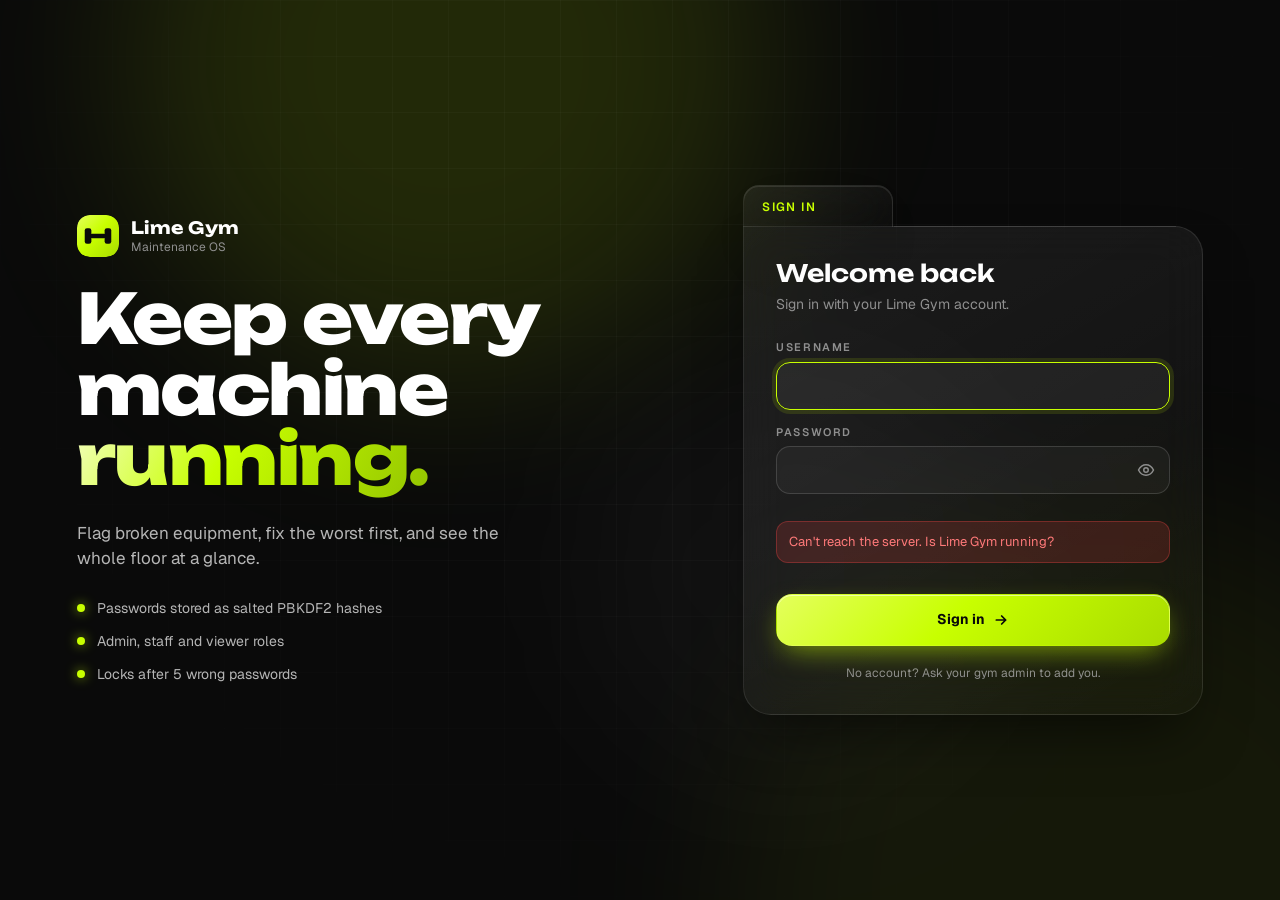
==== web/login.html @ e57235b3 "Add sign-in with roles before the dashboard - Java-only auth: PBKDF2 password hashes in users.txt, r" ====
<!doctype html>
<html lang="en">
<head>
  <meta charset="utf-8">
  <meta name="viewport" content="width=device-width, initial-scale=1">
  <title>Sign in · Lime Gym</title>
  <meta name="theme-color" content="#0A0A0A">
  <link rel="icon" href="img/logo.svg" type="image/svg+xml">
  <link rel="preconnect" href="https://fonts.googleapis.com">
  <link rel="preconnect" href="https://fonts.gstatic.com" crossorigin>
  <link href="https://fonts.googleapis.com/css2?family=Unbounded:wght@500;600;700;800&family=Geist:wght@400;500;600;700&family=Geist+Mono:wght@400;500;600&display=swap" rel="stylesheet">
  <link rel="stylesheet" href="css/style.css">
</head>
<body class="login-page">
  <div class="backdrop" aria-hidden="true">
    <div class="orb one"></div><div class="orb two"></div><div class="orb three"></div>
    <div class="grid-lines"></div>
  </div>

  <main class="login-shell">
    <section class="login-hero rise" aria-label="Lime Gym">
      <div class="brand">
        <img class="brand-mark" src="img/logo.svg" alt="" width="42" height="42">
        <div>
          <div class="brand-name">Lime Gym</div>
          <div class="brand-sub">Maintenance OS</div>
        </div>
      </div>
      <h1 class="login-title">Keep every<br>machine <span class="gtext">running.</span></h1>
      <p class="login-lead">Flag broken equipment, fix the worst first, and see the whole floor at a glance.</p>
      <ul class="login-points">
        <li><span class="dot"></span>Passwords stored as salted PBKDF2 hashes</li>
        <li><span class="dot"></span>Admin, staff and viewer roles</li>
        <li><span class="dot"></span>Locks after 5 wrong passwords</li>
      </ul>
    </section>

    <section class="folder login-card rise" style="--tab: 150px" aria-labelledby="formTitle">
      <div class="folder-tab glass" id="formTab">Sign in</div>
      <div class="folder-body glass">
        <h2 class="card-title login-card-title" id="formTitle">Welcome back</h2>
        <p class="card-sub" id="formSub">Sign in with your Lime Gym account.</p>

        <form class="form" id="loginForm" novalidate>
          <label class="field"><span class="label">Username</span>
            <input class="input" name="username" id="username" autocomplete="username" autocapitalize="off" spellcheck="false" required maxlength="32"></label>

          <label class="field"><span class="label">Password</span>
            <span class="pw-wrap">
              <input class="input" name="password" id="password" type="password" autocomplete="current-password" required maxlength="128">
              <button class="pw-toggle" type="button" id="pwToggle" aria-label="Show password" aria-pressed="false">
                <svg viewBox="0 0 24 24" fill="none" stroke="currentColor" stroke-width="2" stroke-linecap="round" stroke-linejoin="round" aria-hidden="true"><path d="M2 12s3.5-7 10-7 10 7 10 7-3.5 7-10 7S2 12 2 12z"/><circle cx="12" cy="12" r="3"/></svg>
              </button>
            </span></label>

          <label class="field" id="confirmField" hidden><span class="label">Confirm password</span>
            <input class="input" name="confirm" id="confirm" type="password" autocomplete="new-password" maxlength="128"></label>

          <p class="hint" id="pwHint" hidden>At least 8 characters. Usernames: 3–32 letters, numbers, dots, dashes or underscores.</p>
          <p class="error-text login-error" id="loginError" role="alert"></p>

          <button class="btn lime block" type="submit" id="submitBtn">
            <span id="submitLabel">Sign in</span>
            <svg viewBox="0 0 24 24" fill="none" stroke="currentColor" stroke-width="2.6" stroke-linecap="round" stroke-linejoin="round" aria-hidden="true"><path d="M5 12h14M13 6l6 6-6 6"/></svg>
          </button>
        </form>

        <p class="hint login-foot" id="loginFoot">No account? Ask your gym admin to add you.</p>
      </div>
    </section>
  </main>

  <script src="js/login.js"></script>
</body>
</html>
---- web/css/style.css ----
/* Lime Gym styles: black and lime, frosted glass panels and folder-shaped cards. */

/* Tokens */
:root {
  --bg: #0A0A0A;
  --text: #FFFFFF;
  --text-2: #B5B5B5;          /* secondary text, 9:1 on the background */
  --text-3: #8F8F8F;          /* captions, 7:1 */
  --text-4: #6B6B6B;          /* timestamps only */

  --lime: #C8FF00;
  --lime-hi: #E4FF5C;
  --lime-lo: #A9DC00;
  --lime-deep: #93C400;
  --on-lime: #0A0A0A;
  --grad-lime: linear-gradient(135deg, var(--lime-hi) 0%, var(--lime) 45%, var(--lime-lo) 100%);
  --grad-text: linear-gradient(120deg, #F4FFC2 0%, var(--lime) 42%, var(--lime-deep) 100%);
  --grad-bar: linear-gradient(90deg, var(--lime-deep), var(--lime), var(--lime-hi));
  --grad-bar-red: linear-gradient(90deg, rgba(255, 69, 69, .5), #FF5A5A);

  --red: #FF5A5A;  --red-text: #FF7A7A;  --red-bg: rgba(255, 69, 69, .16);
  --amber: #FFFFFF; --amber-bg: rgba(255, 255, 255, .08);
  --green: #C8FF00;

  /* condition scale, same order as Equipment.Condition */
  --c-EXCELLENT: #C8FF00;
  --c-GOOD: #8CB300;
  --c-FAIR: #BDBDBD;
  --c-POOR: #FF9A3C;
  --c-CRITICAL: #FF4545;

  --glass: rgba(255, 255, 255, .055);
  --glass-card: rgba(255, 255, 255, .045);
  --glass-line: rgba(255, 255, 255, .09);
  --glass-line-2: rgba(255, 255, 255, .14);
  --blur: blur(22px) saturate(115%);

  --r-sm: 12px; --r-md: 16px; --r-lg: 22px; --r-xl: 28px;
  --ease: cubic-bezier(.2, .8, .2, 1);

  --f-display: "Unbounded", "Segoe UI", sans-serif;
  --f-body: "Geist", "Segoe UI", system-ui, sans-serif;
  --f-mono: "Geist Mono", "Cascadia Mono", Consolas, monospace;
}

/* Base */
* { box-sizing: border-box; }
html, body { margin: 0; min-height: 100%; }
body {
  background: var(--bg);
  color: var(--text);
  font: 15px/1.5 var(--f-body);
  -webkit-font-smoothing: antialiased;
  overflow-x: hidden;
}
button, input, select { font: inherit; color: inherit; }
a { color: var(--lime); }
::selection { background: rgba(200, 255, 0, .3); }
:focus-visible { outline: 2px solid var(--lime); outline-offset: 2px; }
.mono { font-family: var(--f-mono); }
.muted { color: var(--text-3); }
[hidden] { display: none !important; }
.sr-only { position: absolute; width: 1px; height: 1px; overflow: hidden; clip: rect(0 0 0 0); white-space: nowrap; }
.skip { position: absolute; left: 12px; top: -60px; z-index: 100; padding: 10px 16px; border-radius: 12px; background: var(--lime); color: var(--on-lime); font-weight: 700; }
.skip:focus { top: 12px; }

/* Background */
.backdrop { position: fixed; inset: 0; z-index: -1; overflow: hidden; pointer-events: none; }
.orb { position: absolute; border-radius: 50%; filter: blur(90px); animation: drift 22s ease-in-out infinite alternate; }
.orb.one   { width: 640px; height: 640px; top: -260px; left: 10%;  background: rgba(200, 255, 0, .13); }
.orb.two   { width: 760px; height: 760px; bottom: -380px; right: -200px; background: rgba(200, 255, 0, .06); animation-duration: 28s; animation-direction: alternate-reverse; }
.orb.three { width: 420px; height: 420px; top: 40%; left: 45%;  background: rgba(255, 255, 255, .035); animation-duration: 34s; }
.grid-lines {
  position: absolute; inset: 0;
  background-image: linear-gradient(rgba(255, 255, 255, .025) 1px, transparent 1px),
                    linear-gradient(90deg, rgba(255, 255, 255, .025) 1px, transparent 1px);
  background-size: 56px 56px;
  mask-image: radial-gradient(ellipse at 50% 30%, #000 30%, transparent 80%);
}

/* Layout */
.shell { display: flex; gap: 20px; padding: 20px; min-height: 100vh; }
.sidebar {
  position: sticky; top: 20px; align-self: flex-start;
  width: 248px; flex: none; height: calc(100vh - 40px);
  border-radius: var(--r-xl); padding: 22px 16px;
  display: flex; flex-direction: column; gap: 26px;
}
.main { flex: 1; min-width: 0; display: flex; flex-direction: column; gap: 22px; padding: 10px 6px 40px; }

.brand { display: flex; align-items: center; gap: 12px; padding: 0 6px; }
.brand-mark { width: 42px; height: 42px; border-radius: 13px; display: grid; place-items: center; flex: none; }
.brand-name { font: 700 17px var(--f-display); letter-spacing: .5px; }
.brand-sub { font-size: 12px; color: var(--text-3); }

.nav { display: flex; flex-direction: column; gap: 4px; }
.nav-item {
  position: relative; display: flex; align-items: center; gap: 12px;
  height: 46px; padding: 0 14px; border-radius: 14px;
  color: var(--text-2); font-weight: 500; text-decoration: none;
  border: 1px solid transparent;
  transition: background-color .25s, color .25s, border-color .25s, transform .25s var(--ease);
}
.nav-item svg { width: 18px; height: 18px; flex: none; }
.nav-item:hover { background: var(--glass); border-color: var(--glass-line); color: var(--text); }
.nav-item.active { background: var(--grad-lime); color: var(--on-lime); font-weight: 650; box-shadow: 0 10px 28px -10px rgba(200, 255, 0, .6), inset 0 1px 0 rgba(255, 255, 255, .5); }
.nav-count { margin-left: auto; font: 12px var(--f-mono); color: var(--text-3); }
.nav-item.active .nav-count { color: var(--on-lime); }
.nav-badge { margin-left: auto; min-width: 22px; height: 22px; padding: 0 7px; border-radius: 11px; display: grid; place-items: center; background: var(--red-bg); color: var(--red-text); font: 12px var(--f-mono); }
.nav-item.active .nav-badge { background: rgba(10, 12, 5, .14); color: var(--on-lime); }

.side-box { border-radius: 18px; padding: 16px; display: flex; flex-direction: column; gap: 10px; }
.side-label, .label {
  font-size: 11px; font-weight: 600; letter-spacing: 1.6px; text-transform: uppercase; color: var(--text-3);
}
.side-row { display: flex; justify-content: space-between; font-size: 14px; color: var(--text-2); }
.side-row b { font: 500 14px var(--f-mono); }
.db { margin-top: auto; border-radius: 16px; padding: 12px 14px; display: flex; align-items: center; gap: 10px; font-size: 13px; }
.db .dot { color: var(--c-POOR); background: var(--c-POOR); }
.db.online .dot { color: var(--green); background: var(--green); }

/* page header */
.page-head { display: flex; flex-wrap: wrap; justify-content: space-between; align-items: flex-end; gap: 16px; }
.eyebrow { font: 13px var(--f-mono); color: var(--lime); }
.page-title { margin: 6px 0 0; font: 700 40px/1.05 var(--f-display); letter-spacing: -.5px; }
.head-actions { display: flex; flex-wrap: wrap; gap: 10px; align-items: center; }

.page { display: none; flex-direction: column; gap: 22px; }
.page.active { display: flex; }

/* bento grid */
.bento { display: grid; grid-template-columns: repeat(12, minmax(0, 1fr)); gap: 20px; align-items: start; }
.s3 { grid-column: span 3; } .s4 { grid-column: span 4; } .s5 { grid-column: span 5; }
.s6 { grid-column: span 6; } .s7 { grid-column: span 7; } .s8 { grid-column: span 8; } .s12 { grid-column: 1 / -1; }
.stretch { align-self: stretch; }

/* Glass */
.glass {
  background: linear-gradient(150deg, rgba(255, 255, 255, .075), rgba(255, 255, 255, .018));
  -webkit-backdrop-filter: var(--blur); backdrop-filter: var(--blur);
  border: 1px solid var(--glass-line);
  box-shadow: inset 0 1px 0 rgba(255, 255, 255, .10), 0 30px 60px -20px rgba(0, 0, 0, .6);
}
.flat {
  background: var(--glass);
  -webkit-backdrop-filter: var(--blur); backdrop-filter: var(--blur);
  border: 1px solid var(--glass-line);
}
.card { border-radius: var(--r-xl); padding: 26px; min-width: 0; }
.card-head { display: flex; justify-content: space-between; align-items: baseline; flex-wrap: wrap; gap: 8px 16px; margin-bottom: 18px; }
.card-title { margin: 0; font: 600 17px var(--f-display); }
.card-sub { font-size: 13px; color: var(--text-3); }
.lift { transition: transform .3s var(--ease), border-color .3s, background-color .3s; }
.lift:hover { transform: translateY(-3px); border-color: rgba(200, 255, 0, .35); }

/* glow spot in a corner of a card */
.glow { position: relative; overflow: hidden; }
.glow::before {
  content: ""; position: absolute; width: 420px; height: 420px; right: -150px; top: -170px; border-radius: 50%;
  background: radial-gradient(circle, rgba(200, 255, 0, .2), rgba(200, 255, 0, 0) 65%); pointer-events: none;
}
.glow > * { position: relative; }

/* Folders: tab and body drawn as one shape */
.folder { position: relative; padding-top: 41px; min-width: 0; }
.folder-tab {
  position: absolute; top: 0; left: 0; z-index: 1; height: 42px; width: var(--tab, 200px);
  padding: 0 18px; border-radius: 16px 16px 0 0; border-bottom: 0 !important;
  display: flex; align-items: center; gap: 10px;
  font-size: 12px; font-weight: 600; letter-spacing: 1.4px; text-transform: uppercase;
}
.folder-tab .num { font: 500 12px var(--f-mono); letter-spacing: 0; }
.folder-body { position: relative; border-top: 0 !important; border-radius: 0 var(--r-xl) var(--r-xl) var(--r-xl); padding: 22px; }
.folder-body::before {             /* the top edge, starting where the tab ends */
  content: ""; position: absolute; top: 0; left: var(--tab, 200px); right: 26px; height: 1px; background: var(--glass-line);
}
/* small folders (equipment categories) */
.folder.mini { padding-top: 25px; display: flex; flex-direction: column; color: var(--text); text-decoration: none; border-radius: 20px; }
.folder.mini .folder-tab { height: 26px; --tab: 74px; padding: 0 12px; border-radius: 10px 10px 0 0; font-size: 10px; letter-spacing: 1.2px; }
.folder.mini .folder-body { flex: 1; border-radius: 0 18px 18px 18px; padding: 16px; display: flex; flex-direction: column; gap: 10px; --tab: 74px; }
.folder.mini .folder-body .bar { margin-top: auto; }
.folder.mini:hover .folder-body, .folder.mini:hover .folder-tab { border-color: rgba(200, 255, 0, .35); }
.folder.mini.selected .folder-tab { background: var(--grad-lime); color: var(--on-lime); border-color: transparent; }
.folder.mini.selected .folder-body { border-color: rgba(200, 255, 0, .45); background: rgba(200, 255, 0, .07); }

/* folder tabs as a filter row (Equipment page) */
.folder-tabs { display: flex; flex-wrap: wrap; gap: 6px; align-items: flex-end; }
.ftab {
  height: 44px; padding: 0 18px; border-radius: 16px 16px 0 0; cursor: pointer;
  background: var(--glass); border: 1px solid var(--glass-line); border-bottom: 0;
  color: var(--text-2); font-weight: 600; font-size: 14px; display: flex; align-items: center; gap: 8px;
  transition: background-color .25s, color .25s, transform .25s var(--ease);
}
.ftab:hover { color: var(--text); transform: translateY(-2px); }
.ftab .mono { font-size: 12px; color: var(--text-3); }
.ftab.active { background: var(--grad-lime); color: var(--on-lime); border-color: transparent; }
.ftab.active .mono { color: var(--on-lime); }

/* Buttons */
.btn {
  position: relative; overflow: hidden;
  display: inline-flex; align-items: center; justify-content: center; gap: 8px;
  height: 48px; padding: 0 22px; border-radius: var(--r-md); border: 1px solid transparent;
  font-weight: 650; font-size: 14px; white-space: nowrap; cursor: pointer; text-decoration: none;
  transition: transform .2s var(--ease), box-shadow .2s, background-color .2s, border-color .2s, opacity .2s;
}
.btn svg { width: 16px; height: 16px; flex: none; }
.btn:hover:not(:disabled) { transform: translateY(-1px); }
.btn:active:not(:disabled) { transform: scale(.97); }
.btn:disabled { opacity: .4; cursor: not-allowed; }
.btn.lime { background: var(--grad-lime); color: var(--on-lime); font-weight: 700; box-shadow: 0 10px 28px -8px rgba(200, 255, 0, .6), inset 0 1px 0 rgba(255, 255, 255, .55); }
.btn.lime::after {                 /* light sweep */
  content: ""; position: absolute; top: 0; bottom: 0; width: 40%; left: -60%;
  background: linear-gradient(100deg, transparent, rgba(255, 255, 255, .55), transparent);
  animation: sheen 4.5s ease-in-out 1.5s infinite;
}
.btn.lime:disabled::after { animation: none; }
.btn.ghost { background: var(--glass); border-color: var(--glass-line); color: var(--text); -webkit-backdrop-filter: var(--blur); backdrop-filter: var(--blur); }
.btn.ghost:hover:not(:disabled) { border-color: rgba(200, 255, 0, .4); color: var(--lime); }
.btn.danger { background: var(--red-bg); border-color: rgba(255, 69, 69, .35); color: var(--red-text); }
.btn.danger:hover:not(:disabled) { border-color: var(--red); }
.btn.sm { height: 38px; padding: 0 14px; font-size: 13px; border-radius: var(--r-sm); }
.btn.block { width: 100%; }
.icon-btn { width: 44px; height: 44px; padding: 0; }

/* Forms */
.field { display: flex; flex-direction: column; gap: 6px; }
.input, .select {
  height: 48px; width: 100%; padding: 0 14px; border-radius: 14px;
  background: rgba(255, 255, 255, .04); border: 1px solid var(--glass-line-2); color: var(--text);
  outline: none; transition: border-color .2s, box-shadow .2s, background-color .2s;
}
.input::placeholder { color: var(--text-4); }
.input:focus, .select:focus { border-color: var(--lime); box-shadow: 0 0 0 4px rgba(200, 255, 0, .12); background: rgba(255, 255, 255, .06); }
.input[readonly] { color: var(--text-3); }
.input.mono { font-family: var(--f-mono); }
.select {
  appearance: none; cursor: pointer; padding-right: 38px;
  background-image: url("data:image/svg+xml,%3Csvg xmlns='http://www.w3.org/2000/svg' width='12' height='8' fill='none' stroke='%23B4BCC6' stroke-width='1.8' stroke-linecap='round' stroke-linejoin='round'%3E%3Cpath d='M1 1.5l5 5 5-5'/%3E%3C/svg%3E");
  background-repeat: no-repeat; background-position: right 14px center;
}
.select option { background: #161616; }
.row2 { display: grid; grid-template-columns: 1fr 1fr; gap: 12px; }
.form { display: flex; flex-direction: column; gap: 14px; }
.hint { font-size: 12px; color: var(--text-3); }
.error-text { font-size: 12px; color: var(--red-text); min-height: 0; }
.error-text:empty { display: none; }

/* pill input with a button inside (search, flag) */
.inline-input { height: 50px; border-radius: var(--r-md); display: flex; align-items: center; gap: 10px; padding: 0 6px 0 16px; }
.inline-input input { flex: 1; min-width: 0; height: 100%; background: transparent; border: 0; outline: none; color: var(--text); }
.inline-input:focus-within { border-color: var(--lime); box-shadow: 0 0 0 4px rgba(200, 255, 0, .12); }
.kbd { font: 11px var(--f-mono); padding: 3px 7px; border-radius: 7px; border: 1px solid var(--glass-line-2); color: var(--text-3); }

/* Tables */
.table-wrap { overflow: auto; border-radius: var(--r-lg); }
table { width: 100%; border-collapse: collapse; }
th {
  position: sticky; top: 0; z-index: 1; text-align: left; white-space: nowrap;
  padding: 12px 16px; font-size: 11px; font-weight: 600; letter-spacing: 1.4px; text-transform: uppercase; color: var(--text-3);
  background: rgba(14, 16, 19, .85); -webkit-backdrop-filter: var(--blur); backdrop-filter: var(--blur);
  border-bottom: 1px solid var(--glass-line);
}
td { padding: 12px 16px; border-bottom: 1px solid rgba(255, 255, 255, .05); white-space: nowrap; }
td.wrap { white-space: normal; }
.tight th, .tight td { padding-left: 12px; padding-right: 12px; }
tbody tr { transition: background-color .15s; }
tbody tr.clickable { cursor: pointer; }
tbody tr.clickable:hover { background: rgba(255, 255, 255, .04); }
tbody tr.selected { background: rgba(200, 255, 0, .08); box-shadow: inset 3px 0 0 var(--lime); }
.num { text-align: right; font-variant-numeric: tabular-nums; }
.empty { text-align: center; padding: 40px 16px; color: var(--text-3); white-space: normal; }

/* Pills & bars */
.pill { display: inline-flex; align-items: center; gap: 6px; padding: 4px 10px; border-radius: 999px; font-size: 12.5px; font-weight: 600; white-space: nowrap; }
.pill.cond::before { content: ""; width: 7px; height: 7px; border-radius: 50%; background: currentColor; }
.pill.glassy { background: var(--glass); border: 1px solid var(--glass-line); font-weight: 500; color: var(--text-2); }
.cond-EXCELLENT { color: var(--c-EXCELLENT); background: rgba(200, 255, 0, .12); }
.cond-GOOD      { color: #A8D100;           background: rgba(168, 209, 0, .14); }
.cond-FAIR      { color: var(--c-FAIR);      background: rgba(255, 255, 255, .08); }
.cond-POOR      { color: #FFAA5C;           background: rgba(255, 154, 60, .14); }
.cond-CRITICAL  { color: var(--red-text);   background: var(--red-bg); }

.bar { height: 6px; border-radius: 3px; background: rgba(255, 255, 255, .08); overflow: hidden; }
.bar.thin { height: 4px; }
.bar > i { display: block; height: 100%; border-radius: inherit; background: var(--grad-bar); transform-origin: left center; animation: grow 1.1s var(--ease) both; }
.bar.red > i { background: var(--grad-bar-red); }

.dot { position: relative; width: 8px; height: 8px; border-radius: 50%; flex: none; display: inline-block; }
.dot.live::after { content: ""; position: absolute; inset: -4px; border-radius: 50%; border: 2px solid currentColor; animation: ping 1.8s cubic-bezier(0, 0, .2, 1) infinite; }

.gtext { background: var(--grad-text); -webkit-background-clip: text; background-clip: text; color: transparent; }
.big-num { font: 800 132px/.85 var(--f-display); letter-spacing: -6px; }

/* Page pieces */
/* hero */
.hero { min-height: 330px; display: flex; flex-direction: column; justify-content: space-between; gap: 22px; }
.hero-row { display: flex; flex-wrap: wrap; align-items: flex-end; gap: 22px; }
.hero-label { font: 600 24px/1.2 var(--f-display); }
.hero-stats { margin-left: auto; display: flex; gap: 22px; font-size: 13px; color: var(--text-3); }
.hero-stats b { display: block; font: 500 20px var(--f-mono); }

/* donut */
.donut-wrap { display: flex; align-items: center; gap: 22px; flex-wrap: wrap; }
.donut { position: relative; width: 160px; height: 160px; flex: none; }
.donut svg { transform: rotate(-90deg); }
.donut circle.seg { animation: fade .6s ease both; }
.donut-center { position: absolute; inset: 0; display: flex; flex-direction: column; align-items: center; justify-content: center; text-align: center; }
.donut-center b { font: 700 28px var(--f-display); }
.legend { flex: 1; min-width: 140px; display: flex; flex-direction: column; gap: 9px; }
.legend-row { display: flex; align-items: center; gap: 10px; font-size: 13px; color: var(--text-2); }
.legend-row i { width: 10px; height: 10px; border-radius: 3px; }
.legend-row span:last-child { margin-left: auto; font-family: var(--f-mono); color: var(--text); }

/* list rows used by heap / queue / activity */
.rank-row { display: grid; grid-template-columns: 40px minmax(0, 1.6fr) minmax(0, 1fr) 150px; align-items: center; gap: 16px; padding: 14px 0; border-bottom: 1px solid rgba(255, 255, 255, .06); }
.rank-row:last-child { border-bottom: 0; }
.rank { font: 700 18px var(--f-display); color: #5C5C5C; }
.rank.first { color: var(--lime); }
.sub-mono { font: 12px var(--f-mono); color: var(--text-3); }

.item { border-radius: var(--r-md); padding: 12px 14px; background: var(--glass-card); border: 1px solid rgba(255, 255, 255, .07); transition: transform .3s var(--ease), border-color .3s, background-color .3s; }
.item:hover { transform: translateY(-2px); border-color: rgba(200, 255, 0, .35); background: rgba(255, 255, 255, .07); }
.item.root { border-color: rgba(200, 255, 0, .55); background: linear-gradient(150deg, rgba(200, 255, 0, .16), rgba(200, 255, 0, .03)); box-shadow: 0 0 0 4px rgba(200, 255, 0, .06), 0 18px 40px -16px rgba(200, 255, 0, .45); }
.item-enter { animation: rise .5s var(--ease) both; }
.qpos { width: 36px; height: 36px; border-radius: 11px; display: grid; place-items: center; background: var(--amber-bg); color: var(--amber); font: 600 13px var(--f-mono); flex: none; }
.stack { display: flex; flex-direction: column; gap: 10px; }
.dropzone { border: 1.5px dashed rgba(255, 255, 255, .12); border-radius: 18px; padding: 18px; display: flex; flex-direction: column; align-items: center; justify-content: center; gap: 8px; text-align: center; font-size: 13px; color: var(--text-3); min-height: 110px; }
.dropzone svg { width: 28px; height: 28px; color: var(--text-4); }

.activity-row { display: grid; grid-template-columns: 76px 12px minmax(0, 1fr); gap: 12px; align-items: center; padding: 9px 0; font-size: 14px; color: #D4D4D4; }
.activity-row time { font: 12px var(--f-mono); color: var(--text-4); }

/* pipeline strip */
.pipeline { border-radius: 24px; padding: 18px 26px; display: flex; flex-wrap: wrap; align-items: center; gap: 12px; }
.pipe-stat { display: flex; align-items: baseline; gap: 10px; font-size: 14px; color: var(--text-2); }
.pipe-stat b { font: 700 30px var(--f-display); }
.pipe-link { flex: 1 1 80px; min-width: 60px; display: flex; flex-direction: column; align-items: center; gap: 2px; font: 11px var(--f-mono); color: var(--text-3); }
.pipe-link svg { width: 100%; height: 10px; }
.flow { stroke-dasharray: 4 10; animation: flow 1.1s linear infinite; }

/* tabs (reports) */
.seg-tabs { display: inline-flex; flex-wrap: wrap; gap: 4px; padding: 5px; border-radius: 18px; }
.seg-tab { height: 40px; padding: 0 18px; border: 0; border-radius: 13px; background: transparent; color: var(--text-2); font-weight: 600; cursor: pointer; transition: background-color .2s, color .2s; }
.seg-tab:hover { color: var(--text); background: rgba(255, 255, 255, .05); }
.seg-tab.active { background: var(--grad-lime); color: var(--on-lime); }
.tool { display: none; }
.tool.active { display: grid; }

.kv { display: grid; grid-template-columns: repeat(auto-fill, minmax(104px, 1fr)); gap: 10px; }
.kv > div { border-radius: 14px; padding: 12px 14px; background: var(--glass-card); border: 1px solid rgba(255, 255, 255, .07); }
.kv b { display: block; font: 700 20px var(--f-display); margin-top: 2px; }
.note { font-size: 13px; line-height: 1.6; color: var(--text-3); }
.output { margin: 0; min-height: 90px; max-height: 340px; overflow: auto; border-radius: var(--r-md); padding: 16px; background: rgba(0, 0, 0, .25); border: 1px solid rgba(255, 255, 255, .06); font: 12.5px/1.7 var(--f-mono); white-space: pre-wrap; color: #D4D4D4; }
.output:empty::before { content: attr(data-hint); color: var(--text-4); font-family: var(--f-body); }

.race { display: flex; flex-direction: column; gap: 14px; }
.race-row { display: grid; grid-template-columns: 76px 1fr 110px; gap: 14px; align-items: center; }
.race-row b { font: 600 14px var(--f-display); }
.race-row .bar { height: 12px; border-radius: 6px; }
.race-row span { text-align: right; font: 12.5px var(--f-mono); }

.svg-viz { width: 100%; height: auto; display: block; }
.svg-viz text { font-family: var(--f-body); }
.svg-viz .zlabel { paint-order: stroke; stroke: #111111; stroke-width: 5px; stroke-linejoin: round; }

.buckets { display: flex; flex-direction: column; gap: 8px; }
.bucket { display: grid; grid-template-columns: 82px 1fr; gap: 10px; align-items: center; }
.bucket-idx { font: 12px var(--f-mono); text-align: center; padding: 8px; border-radius: 10px; background: var(--glass-card); border: 1px solid rgba(255, 255, 255, .07); color: var(--text-3); }
.bucket.hit .bucket-idx { border-color: var(--lime); color: var(--lime); }
.chain { display: flex; align-items: center; flex-wrap: wrap; gap: 6px; }
.chain .node { font: 12px var(--f-mono); padding: 6px 10px; border-radius: 10px; background: var(--glass-card); border: 1px solid var(--glass-line-2); }
.chain .node.key { background: var(--grad-lime); color: var(--on-lime); border-color: transparent; font-weight: 600; }
.chain .arrow { color: var(--text-4); }
.chain .null { color: var(--text-4); font-size: 12px; font-style: italic; }

.route { display: flex; flex-wrap: wrap; gap: 6px; align-items: center; }
.route .stop { padding: 6px 12px; border-radius: 999px; background: var(--glass-card); border: 1px solid var(--glass-line-2); font-size: 13px; }
.route .stop.end { background: var(--grad-lime); color: var(--on-lime); border-color: transparent; font-weight: 600; }
.route .arrow { color: var(--lime); }

.pager { display: flex; align-items: center; gap: 8px; font: 13px var(--f-mono); color: var(--text-3); }
.table-foot { display: flex; flex-wrap: wrap; justify-content: space-between; align-items: center; gap: 12px; margin-top: 14px; font-size: 13px; color: var(--text-3); }

.detail-title { font: 700 26px/1.15 var(--f-display); margin: 4px 0 10px; }
.chips { display: flex; flex-wrap: wrap; gap: 8px; }
.empty-state { display: flex; flex-direction: column; align-items: center; justify-content: center; gap: 10px; text-align: center; padding: 30px 10px; color: var(--text-3); font-size: 14px; }
.empty-state svg { width: 28px; height: 28px; color: var(--text-4); }

/* skeleton shimmer while data loads */
.skel { border-radius: 12px; background: linear-gradient(90deg, rgba(255, 255, 255, .04), rgba(255, 255, 255, .09), rgba(255, 255, 255, .04)); background-size: 200% 100%; animation: shimmer 1.4s linear infinite; }

/* Overlays */
.toasts { position: fixed; right: 24px; bottom: 24px; z-index: 80; display: flex; flex-direction: column; gap: 10px; width: min(380px, calc(100vw - 32px)); }
.toast { border-radius: var(--r-md); padding: 14px 16px; display: flex; gap: 12px; align-items: flex-start; font-size: 14px; animation: toast-in .35s var(--ease) both; }
.toast.out { animation: toast-out .25s ease forwards; }
.toast .dot { margin-top: 6px; background: var(--lime); }
.toast.err .dot { background: var(--red); }

.overlay { position: fixed; inset: 0; z-index: 90; background: rgba(0, 0, 0, .65); -webkit-backdrop-filter: blur(6px); backdrop-filter: blur(6px); display: grid; place-items: center; padding: 16px; animation: fade .2s ease both; }
.overlay[hidden] { display: none; }
.dialog { width: min(480px, 100%); border-radius: var(--r-xl); padding: 26px; animation: pop .3s var(--ease) both; }
.dialog h3 { margin: 0 0 10px; font: 700 22px var(--f-display); }
.dialog-actions { display: flex; justify-content: flex-end; gap: 10px; margin-top: 22px; }

.palette { width: min(620px, 100%); align-self: start; margin-top: 12vh; border-radius: var(--r-xl); overflow: hidden; animation: pop .25s var(--ease) both; }
.palette-input { display: flex; align-items: center; gap: 12px; padding: 0 20px; height: 64px; border-bottom: 1px solid var(--glass-line); }
.palette-input input { flex: 1; height: 100%; background: transparent; border: 0; outline: none; color: var(--text); font-size: 17px; }
.palette-list { max-height: 50vh; overflow: auto; padding: 8px; }
.palette-item { width: 100%; display: grid; grid-template-columns: 96px minmax(0, 1fr) auto; gap: 14px; align-items: center; padding: 12px; border: 0; border-radius: 14px; background: transparent; text-align: left; cursor: pointer; }
.palette-item:hover, .palette-item.on { background: rgba(200, 255, 0, .1); }
.palette-foot { padding: 10px 20px; border-top: 1px solid var(--glass-line); font-size: 12px; color: var(--text-3); display: flex; gap: 14px; }

/* phone bottom nav (hidden on desktop) */
.tabbar { display: none; }

/* Signed-in user and roles */
body.role-VIEWER [data-need="staff"],
body:not(.role-ADMIN) [data-need="admin"] { display: none !important; }

.avatar {
  width: 34px; height: 34px; flex: none; border-radius: 11px; display: grid; place-items: center;
  background: var(--grad-lime); color: var(--on-lime); font: 700 14px var(--f-display);
  box-shadow: inset 0 1px 0 rgba(255, 255, 255, .5);
}
.user-chip { border-radius: 16px; padding: 10px; display: flex; align-items: center; gap: 10px; }
.user-meta { flex: 1; min-width: 0; display: flex; flex-direction: column; gap: 3px; }
.user-meta b { font-size: 14px; font-weight: 600; overflow: hidden; text-overflow: ellipsis; white-space: nowrap; }
.sm-icon { width: 34px; height: 34px; border-radius: 10px; }
.sm-icon svg { width: 15px; height: 15px; }
.user-cell { display: inline-flex; align-items: center; gap: 10px; }
.role-pill {
  align-self: flex-start; display: inline-block; padding: 1px 8px; border-radius: 999px;
  font: 600 10.5px var(--f-mono); letter-spacing: .6px; text-transform: uppercase;
  border: 1px solid var(--glass-line-2); color: var(--text-2);
}
.role-pill.role-ADMIN { background: rgba(200, 255, 0, .14); border-color: rgba(200, 255, 0, .4); color: var(--lime); }
.role-pill.role-STAFF { background: rgba(255, 255, 255, .08); color: var(--text); }
.activity-row .by { color: var(--text-4); font: 12px var(--f-mono); }
.sm-select { height: 38px; width: auto; min-width: 120px; border-radius: 12px; font-size: 13px; }
.role-grid { display: grid; grid-template-columns: repeat(3, minmax(0, 1fr)); gap: 14px; }
.role-box { border-radius: 18px; padding: 16px; }
.role-box p { margin: 10px 0 0; font-size: 14px; color: var(--text-2); }
.tab-account { width: 52px; height: 48px; border: 0; background: transparent; display: grid; place-items: center; cursor: pointer; }

/* Sign-in page */
.login-shell {
  min-height: 100vh; display: grid; grid-template-columns: minmax(0, 1.1fr) minmax(0, 460px);
  align-items: center; gap: 64px; padding: 48px clamp(20px, 6vw, 96px); max-width: 1280px; margin: 0 auto;
}
.login-hero { display: flex; flex-direction: column; gap: 26px; }
.login-hero .brand { padding: 0; }
.login-title { margin: 0; font: 800 clamp(40px, 5.4vw, 72px)/1.02 var(--f-display); letter-spacing: -1.5px; }
.login-lead { margin: 0; max-width: 460px; font-size: 17px; color: var(--text-2); }
.login-points { list-style: none; margin: 0; padding: 0; display: flex; flex-direction: column; gap: 12px; color: var(--text-2); font-size: 14px; }
.login-points li { display: flex; align-items: center; gap: 12px; }
.login-points .dot { width: 8px; height: 8px; border-radius: 50%; background: var(--lime); box-shadow: 0 0 12px rgba(200, 255, 0, .7); }
.login-card { animation-delay: .1s; }
.login-card .folder-tab { color: var(--lime); }
.login-card .folder-body { padding: 32px; }
.login-card-title { font-size: 24px; }
.login-card .card-sub { margin: 6px 0 24px; font-size: 14px; }
.login-error:empty { display: none; }
.login-error { font-size: 13px; padding: 10px 12px; border-radius: 12px; background: var(--red-bg); border: 1px solid rgba(255, 69, 69, .3); }
.login-card .btn.lime { height: 52px; margin-top: 4px; }
.login-foot { margin: 18px 0 0; text-align: center; }
.pw-wrap { position: relative; display: block; }
.pw-wrap .input { padding-right: 52px; }
.pw-toggle {
  position: absolute; right: 6px; top: 6px; width: 36px; height: 36px; border: 0; border-radius: 10px;
  background: transparent; color: var(--text-3); display: grid; place-items: center; cursor: pointer;
}
.pw-toggle:hover, .pw-toggle[aria-pressed="true"] { color: var(--lime); background: rgba(200, 255, 0, .08); }
.pw-toggle svg { width: 18px; height: 18px; }
.shake { animation: shake .4s ease both !important; }
@keyframes shake { 20%, 60% { transform: translateX(-8px); } 40%, 80% { transform: translateX(8px); } }

@media (max-width: 860px) {
  .login-shell { grid-template-columns: 1fr; gap: 36px; padding: 32px 16px; align-content: start; }
  .login-points { display: none; }
  .login-card .folder-body { padding: 24px; }
  .role-grid { grid-template-columns: 1fr; }
}

/* Motion */
.rise { animation: rise .8s var(--ease) both; }
.page.active > * { animation: rise .7s var(--ease) both; }
.page.active > *:nth-child(2) { animation-delay: .06s; }
.page.active > *:nth-child(3) { animation-delay: .12s; }
.page.active > *:nth-child(4) { animation-delay: .18s; }
.bento > * { animation: rise .7s var(--ease) both; }
.bento > *:nth-child(2) { animation-delay: .07s; }
.bento > *:nth-child(3) { animation-delay: .14s; }
.bento > *:nth-child(4) { animation-delay: .21s; }
.bento > *:nth-child(5) { animation-delay: .28s; }
.bento > *:nth-child(6) { animation-delay: .35s; }
.bento > *:nth-child(7) { animation-delay: .42s; }

@keyframes drift { 0% { transform: translate(0, 0) scale(1); } 100% { transform: translate(80px, 60px) scale(1.15); } }
@keyframes rise { from { opacity: 0; transform: translateY(18px) scale(.985); } to { opacity: 1; transform: none; } }
@keyframes grow { from { transform: scaleX(0); } to { transform: scaleX(1); } }
@keyframes sheen { 0% { left: -60%; } 35%, 100% { left: 130%; } }
@keyframes ping { 0% { transform: scale(.6); opacity: .9; } 100% { transform: scale(2.2); opacity: 0; } }
@keyframes flow { to { stroke-dashoffset: -28; } }
@keyframes fade { from { opacity: 0; } to { opacity: 1; } }
@keyframes pop { from { opacity: 0; transform: translateY(10px) scale(.97); } to { opacity: 1; transform: none; } }
@keyframes toast-in { from { opacity: 0; transform: translateX(24px); } to { opacity: 1; transform: none; } }
@keyframes toast-out { to { opacity: 0; transform: translateX(24px); } }
@keyframes shimmer { to { background-position: -200% 0; } }

@media (prefers-reduced-motion: reduce) {
  *, *::before, *::after { animation-duration: .01ms !important; animation-iteration-count: 1 !important; transition-duration: .01ms !important; }
  .orb, .flow, .dot.live::after, .btn.lime::after, .skel { animation: none !important; }
}

/* Responsive */
@media (max-width: 1180px) {
  .s3, .s4, .s5, .s6, .s7, .s8 { grid-column: 1 / -1; }
  .big-num { font-size: 104px; }
}
@media (max-width: 860px) {
  .shell { padding: 14px 14px 100px; }
  .sidebar { display: none; }
  .main { padding: 4px 0 0; }
  .page-title { font-size: 30px; }
  .big-num { font-size: 80px; letter-spacing: -3px; }
  .hero { min-height: 0; }
  .hero-stats { margin-left: 0; }
  .card { padding: 20px; }
  .folder-body { padding: 18px; }
  .rank-row { grid-template-columns: 30px minmax(0, 1fr) 110px; }
  .rank-row .zone { display: none; }
  .row2 { grid-template-columns: 1fr; }
  .head-actions, .head-actions > * { width: 100%; }
  .inline-input input { width: auto; }
  .toasts { bottom: 100px; right: 16px; }
  .tabbar {
    position: fixed; left: 12px; right: 12px; bottom: 14px; z-index: 70; height: 68px; border-radius: 24px;
    display: flex; align-items: center; justify-content: space-around; padding: 0 6px;
  }
  .tabbar a { width: 52px; height: 48px; border-radius: 16px; display: grid; place-items: center; color: var(--text-2); }
  .tabbar a svg { width: 20px; height: 20px; }
  .tabbar a.active { background: var(--grad-lime); color: var(--on-lime); }
  .palette { margin-top: 6vh; }
}
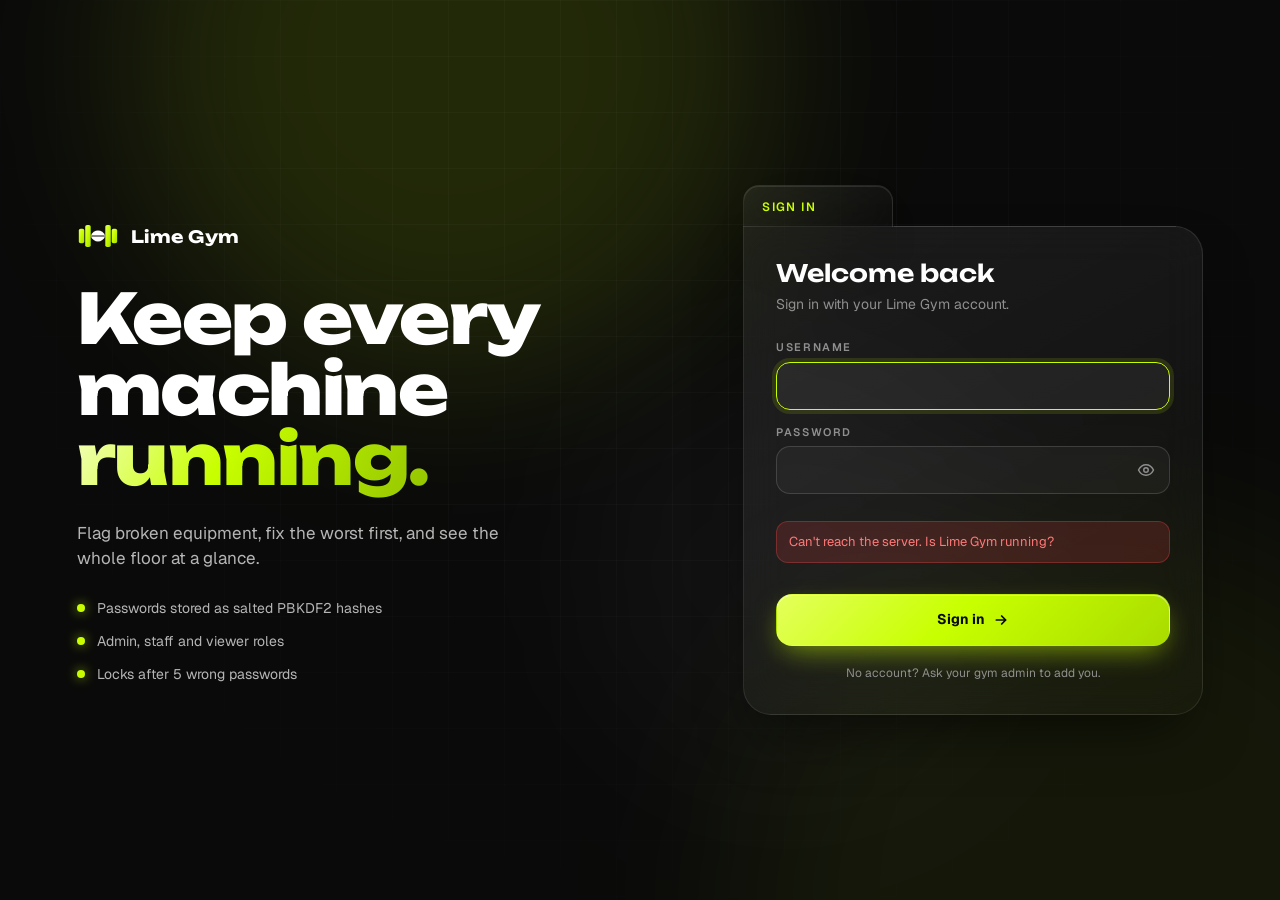
==== commit 0d92b0fa: "New leaf-dumbbell logo; drop the "Maintenance OS" subtitle Co-Authored-By: Claude Opus 5.5 <noreply@" ====
--- a/web/login.html
+++ b/web/login.html
@@ -5,7 +5,7 @@
   <meta name="viewport" content="width=device-width, initial-scale=1">
   <title>Sign in · Lime Gym</title>
   <meta name="theme-color" content="#0A0A0A">
-  <link rel="icon" href="img/logo.svg" type="image/svg+xml">
+  <link rel="icon" href="img/favicon.svg" type="image/svg+xml">
   <link rel="preconnect" href="https://fonts.googleapis.com">
   <link rel="preconnect" href="https://fonts.gstatic.com" crossorigin>
   <link href="https://fonts.googleapis.com/css2?family=Unbounded:wght@500;600;700;800&family=Geist:wght@400;500;600;700&family=Geist+Mono:wght@400;500;600&display=swap" rel="stylesheet">
@@ -23,7 +23,6 @@
         <img class="brand-mark" src="img/logo.svg" alt="" width="42" height="42">
         <div>
           <div class="brand-name">Lime Gym</div>
-          <div class="brand-sub">Maintenance OS</div>
         </div>
       </div>
       <h1 class="login-title">Keep every<br>machine <span class="gtext">running.</span></h1>
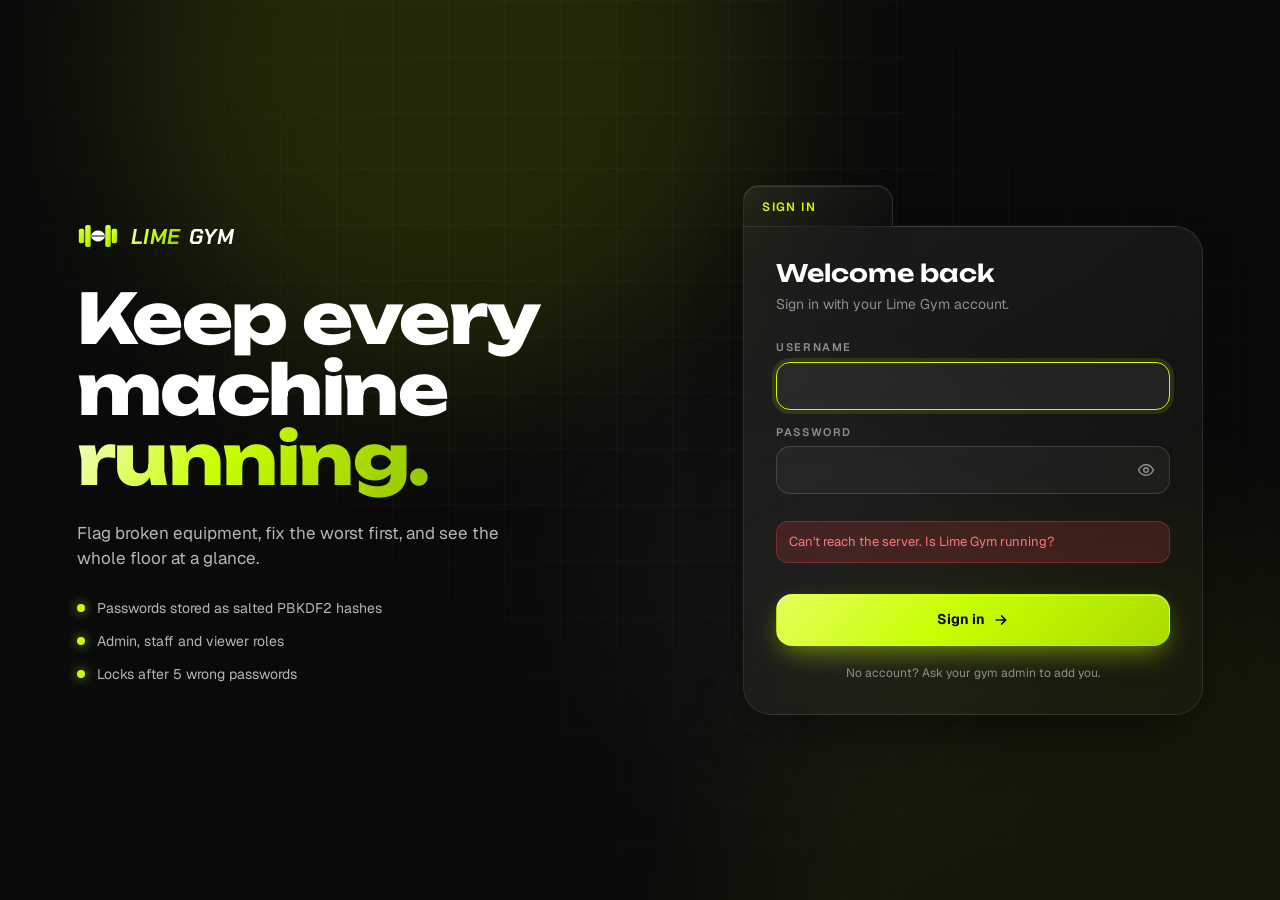
==== commit b0e2979b: "Brand name in Chakra Petch italic: LIME in lime, GYM in white Co-Authored-By: Claude Opus 5.5 <norep" ====
--- a/web/login.html
+++ b/web/login.html
@@ -8,7 +8,7 @@
   <link rel="icon" href="img/favicon.svg" type="image/svg+xml">
   <link rel="preconnect" href="https://fonts.googleapis.com">
   <link rel="preconnect" href="https://fonts.gstatic.com" crossorigin>
-  <link href="https://fonts.googleapis.com/css2?family=Unbounded:wght@500;600;700;800&family=Geist:wght@400;500;600;700&family=Geist+Mono:wght@400;500;600&display=swap" rel="stylesheet">
+  <link href="https://fonts.googleapis.com/css2?family=Unbounded:wght@500;600;700;800&family=Geist:wght@400;500;600;700&family=Geist+Mono:wght@400;500;600&family=Chakra+Petch:ital,wght@1,700&display=swap" rel="stylesheet">
   <link rel="stylesheet" href="css/style.css">
 </head>
 <body class="login-page">
@@ -22,7 +22,7 @@
       <div class="brand">
         <img class="brand-mark" src="img/logo.svg" alt="" width="42" height="42">
         <div>
-          <div class="brand-name">Lime Gym</div>
+          <div class="brand-name"><span class="gtext">Lime</span> Gym</div>
         </div>
       </div>
       <h1 class="login-title">Keep every<br>machine <span class="gtext">running.</span></h1>
--- a/web/css/style.css
+++ b/web/css/style.css
@@ -90,7 +90,8 @@
 
 .brand { display: flex; align-items: center; gap: 12px; padding: 0 6px; }
 .brand-mark { width: 42px; height: 42px; border-radius: 13px; display: grid; place-items: center; flex: none; }
-.brand-name { font: 700 17px var(--f-display); letter-spacing: .5px; }
+.brand-name { font: italic 700 21px/1 "Chakra Petch", var(--f-body); letter-spacing: .5px; text-transform: uppercase; white-space: nowrap; }
+.brand-name .gtext { padding-right: .08em; }
 .brand-sub { font-size: 12px; color: var(--text-3); }
 
 .nav { display: flex; flex-direction: column; gap: 4px; }
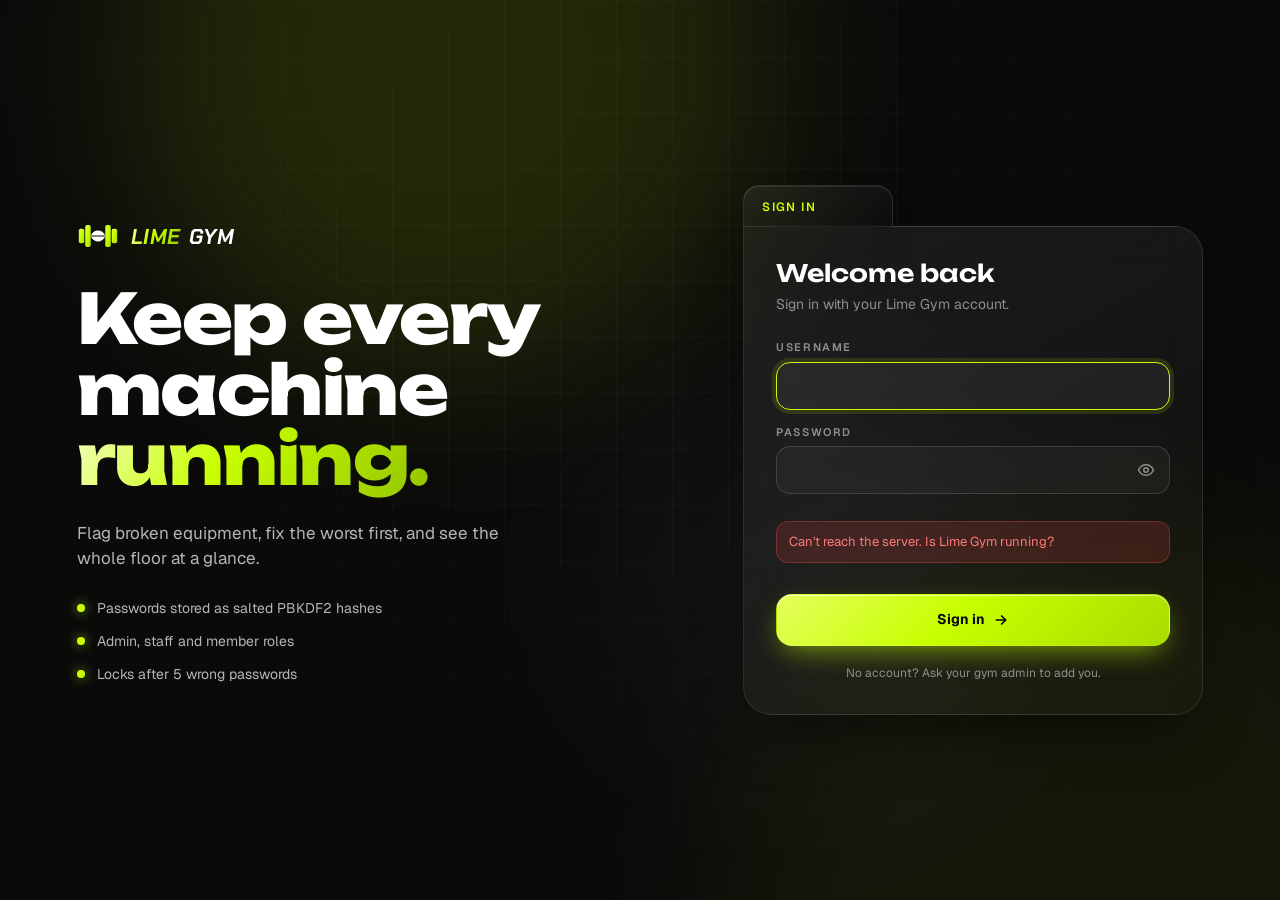
==== commit e970c0aa: "Rename the viewer role to member Old accounts saved as VIEWER load as MEMBER automatically.  Co-Auth" ====
--- a/web/login.html
+++ b/web/login.html
@@ -29,7 +29,7 @@
       <p class="login-lead">Flag broken equipment, fix the worst first, and see the whole floor at a glance.</p>
       <ul class="login-points">
         <li><span class="dot"></span>Passwords stored as salted PBKDF2 hashes</li>
-        <li><span class="dot"></span>Admin, staff and viewer roles</li>
+        <li><span class="dot"></span>Admin, staff and member roles</li>
         <li><span class="dot"></span>Locks after 5 wrong passwords</li>
       </ul>
     </section>
@@ -52,6 +52,8 @@
               </button>
             </span></label>
 
+          <p class="caps-hint" id="capsHint" hidden>Caps Lock is on.</p>
+
           <label class="field" id="confirmField" hidden><span class="label">Confirm password</span>
             <input class="input" name="confirm" id="confirm" type="password" autocomplete="new-password" maxlength="128"></label>
 
--- a/web/css/style.css
+++ b/web/css/style.css
@@ -234,6 +234,13 @@
 .input::placeholder { color: var(--text-4); }
 .input:focus, .select:focus { border-color: var(--lime); box-shadow: 0 0 0 4px rgba(200, 255, 0, .12); background: rgba(255, 255, 255, .06); }
 .input[readonly] { color: var(--text-3); }
+/* Browsers paint saved logins light blue/yellow; keep the fields dark instead. */
+.input:-webkit-autofill, .input:-webkit-autofill:hover, .input:-webkit-autofill:focus {
+  -webkit-text-fill-color: var(--text); caret-color: var(--text);
+  -webkit-box-shadow: 0 0 0 1000px #1A1C14 inset; box-shadow: 0 0 0 1000px #1A1C14 inset;
+  transition: background-color 9999s;
+}
+.input:autofill { background: #1A1C14; }
 .input.mono { font-family: var(--f-mono); }
 .select {
   appearance: none; cursor: pointer; padding-right: 38px;
@@ -416,7 +423,7 @@
 .tabbar { display: none; }
 
 /* Signed-in user and roles */
-body.role-VIEWER [data-need="staff"],
+body.role-MEMBER [data-need="staff"],
 body:not(.role-ADMIN) [data-need="admin"] { display: none !important; }
 
 .avatar {
@@ -442,6 +449,8 @@
 .role-grid { display: grid; grid-template-columns: repeat(3, minmax(0, 1fr)); gap: 14px; }
 .role-box { border-radius: 18px; padding: 16px; }
 .role-box p { margin: 10px 0 0; font-size: 14px; color: var(--text-2); }
+.row-actions { display: inline-flex; gap: 8px; }
+.caps-hint { font-size: 12px; color: var(--c-POOR); }
 .tab-account { width: 52px; height: 48px; border: 0; background: transparent; display: grid; place-items: center; cursor: pointer; }
 
 /* Sign-in page */
@@ -481,6 +490,11 @@
   .login-points { display: none; }
   .login-card .folder-body { padding: 24px; }
   .role-grid { grid-template-columns: 1fr; }
+  .sm-select { min-width: 0; width: 104px; }
+  .row-actions .btn.sm { width: 38px; padding: 0; justify-content: center; }
+  .user-cell .pill { display: none; }
+  #page-users .tight th, #page-users .tight td { padding-left: 6px; padding-right: 6px; }
+  #page-users .avatar { width: 28px; height: 28px; }
 }
 
 /* Motion */
